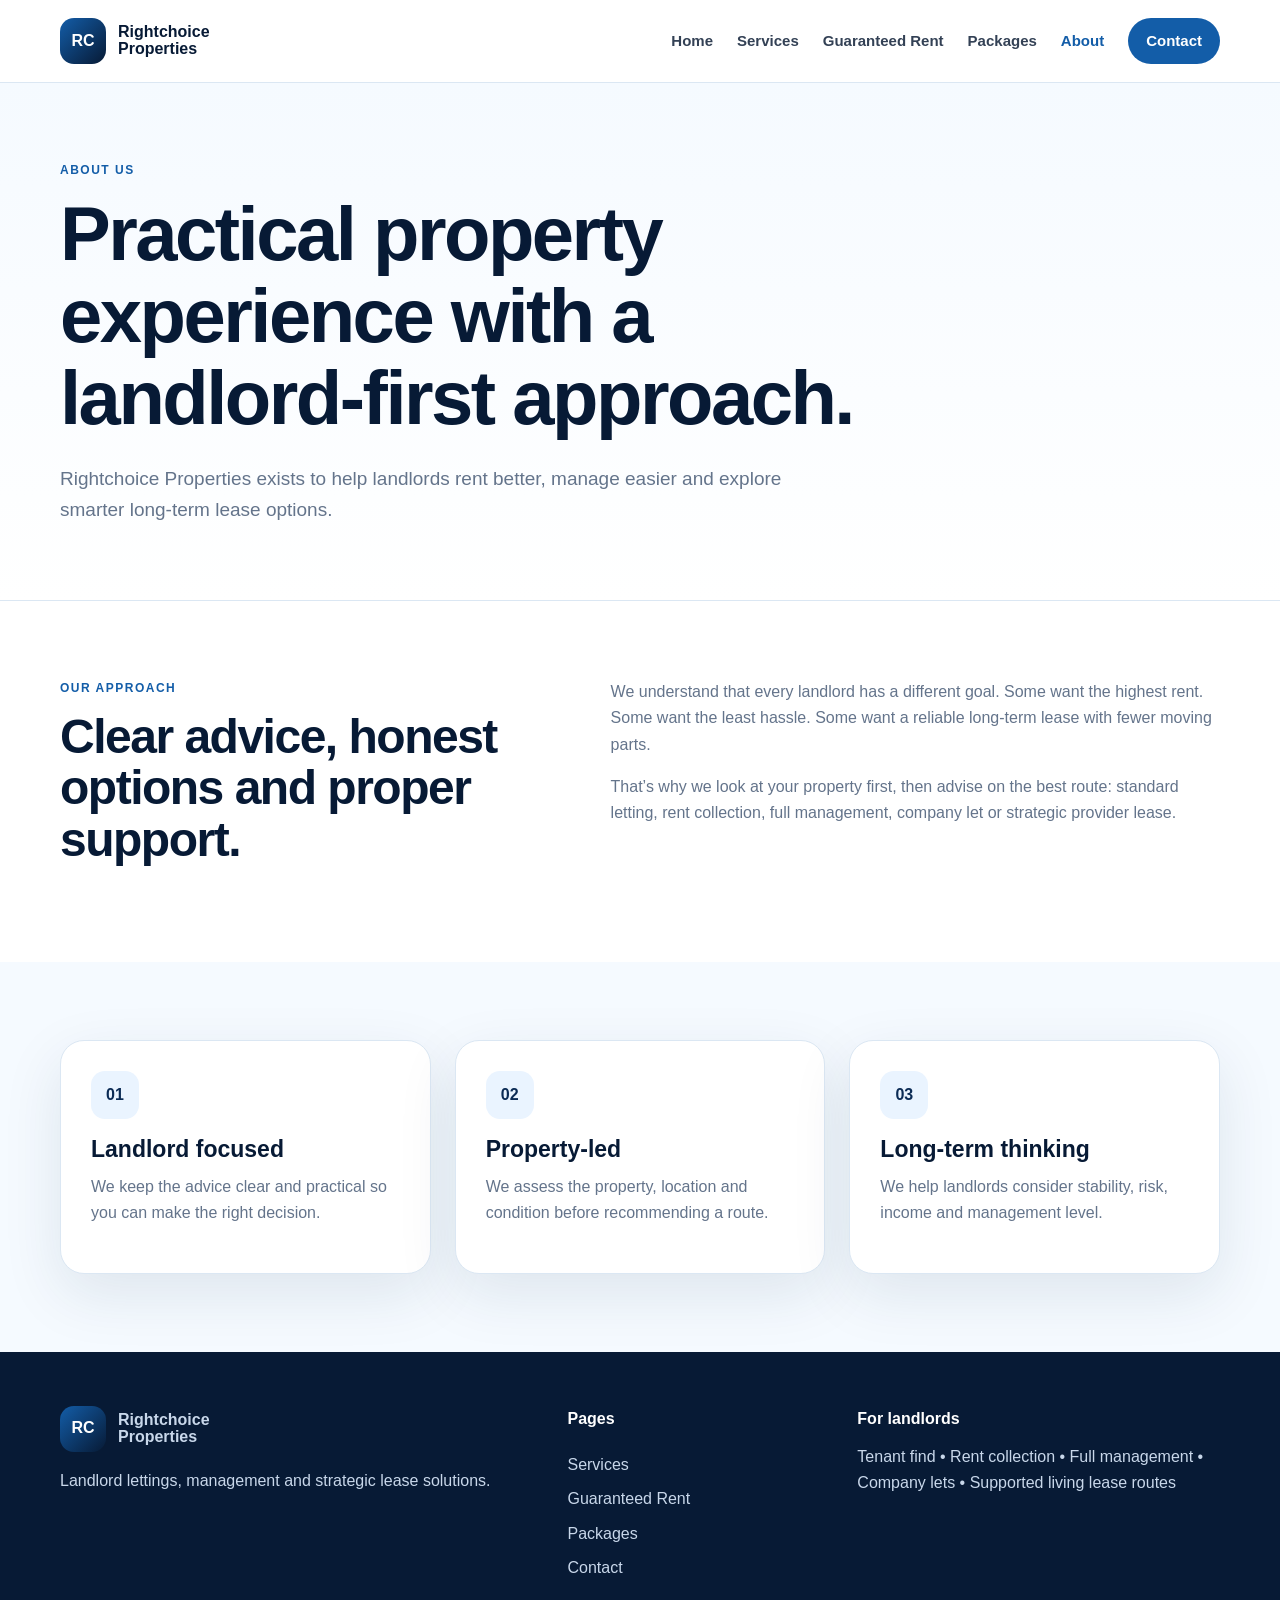
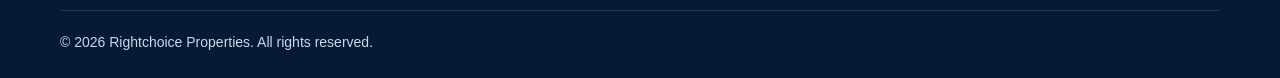
==== about.html @ 861fbd22 "Add files via upload" ====
<!DOCTYPE html>
<html lang="en">
<head>
  <meta charset="UTF-8">
  <meta name="viewport" content="width=device-width, initial-scale=1.0">
  <title>About | Rightchoice Properties</title>
  <meta name="description" content="Rightchoice Properties helps landlords with lettings, management, guaranteed rent and strategic long-term lease solutions.">
  <link rel="stylesheet" href="style.css">
</head>
<body>

<header class="main-header">
  <div class="container nav">
    <a href="index.html" class="brand">
      <span class="brand-mark">RC</span>
      <span>Rightchoice<br><strong>Properties</strong></span>
    </a>
    <button class="menu-toggle" aria-label="Open menu">☰</button>
    <nav class="menu">
      <a class="" href="index.html">Home</a>
      <a class="" href="services.html">Services</a>
      <a class="" href="guaranteed-rent.html">Guaranteed Rent</a>
      <a class="" href="packages.html">Packages</a>
      <a class="active" href="about.html">About</a>
      <a class=" btn-small" href="contact.html">Contact</a>
    </nav>
  </div>
</header>


<section class="page-hero">
  <div class="container">
    <p class="eyebrow">About us</p>
    <h1>Practical property experience with a landlord-first approach.</h1>
    <p class="lead">Rightchoice Properties exists to help landlords rent better, manage easier and explore smarter long-term lease options.</p>
  </div>
</section>

<main>

<section class="section">
  <div class="container two-col">
    <div>
      <p class="eyebrow">Our approach</p>
      <h2>Clear advice, honest options and proper support.</h2>
    </div>
    <div>
      <p>We understand that every landlord has a different goal. Some want the highest rent. Some want the least hassle. Some want a reliable long-term lease with fewer moving parts.</p>
      <p>That’s why we look at your property first, then advise on the best route: standard letting, rent collection, full management, company let or strategic provider lease.</p>
    </div>
  </div>
</section>

<section class="section section-soft">
  <div class="container card-grid three">
    <article class="service-card"><div class="icon">01</div><h3>Landlord focused</h3><p>We keep the advice clear and practical so you can make the right decision.</p></article>
    <article class="service-card"><div class="icon">02</div><h3>Property-led</h3><p>We assess the property, location and condition before recommending a route.</p></article>
    <article class="service-card"><div class="icon">03</div><h3>Long-term thinking</h3><p>We help landlords consider stability, risk, income and management level.</p></article>
  </div>
</section>

</main>
<footer class="footer">
  <div class="container footer-grid">
    <div>
      <a href="index.html" class="brand footer-brand">
        <span class="brand-mark">RC</span>
        <span>Rightchoice<br><strong>Properties</strong></span>
      </a>
      <p>Landlord lettings, management and strategic lease solutions.</p>
    </div>
    <div>
      <h4>Pages</h4>
      <a href="services.html">Services</a>
      <a href="guaranteed-rent.html">Guaranteed Rent</a>
      <a href="packages.html">Packages</a>
      <a href="contact.html">Contact</a>
    </div>
    <div>
      <h4>For landlords</h4>
      <p>Tenant find • Rent collection • Full management • Company lets • Supported living lease routes</p>
    </div>
  </div>
  <div class="container footer-bottom">© 2026 Rightchoice Properties. All rights reserved.</div>
</footer>
<script src="script.js"></script>
</body>
</html>
---- style.css ----
:root {
  --blue-950: #071a35;
  --blue-900: #0b2b55;
  --blue-700: #135da8;
  --blue-600: #1976d2;
  --blue-100: #eaf4ff;
  --blue-50: #f5faff;
  --text: #122033;
  --muted: #64748b;
  --line: #dbe7f3;
  --white: #ffffff;
  --shadow: 0 20px 60px rgba(15, 45, 80, 0.10);
  --radius: 24px;
}

* { box-sizing: border-box; margin: 0; padding: 0; }
html { scroll-behavior: smooth; }
body {
  font-family: Inter, Arial, sans-serif;
  background: var(--white);
  color: var(--text);
  line-height: 1.65;
}
a { color: inherit; text-decoration: none; }
p { color: var(--muted); margin-bottom: 16px; }
.container { width: min(1160px, calc(100% - 40px)); margin: 0 auto; }

.main-header {
  position: sticky;
  top: 0;
  z-index: 50;
  background: rgba(255,255,255,0.92);
  backdrop-filter: blur(12px);
  border-bottom: 1px solid var(--line);
}
.nav {
  min-height: 82px;
  display: flex;
  align-items: center;
  justify-content: space-between;
  gap: 24px;
}
.brand {
  display: flex;
  align-items: center;
  gap: 12px;
  font-weight: 800;
  line-height: 1.05;
  color: var(--blue-950);
}
.brand-mark {
  width: 46px;
  height: 46px;
  border-radius: 14px;
  display: grid;
  place-items: center;
  background: linear-gradient(135deg, var(--blue-700), var(--blue-950));
  color: white;
  font-weight: 900;
}
.menu {
  display: flex;
  align-items: center;
  gap: 24px;
  font-weight: 700;
  font-size: 15px;
}
.menu a { color: #334155; }
.menu a.active, .menu a:hover { color: var(--blue-700); }
.btn-small {
  background: var(--blue-700);
  color: white !important;
  padding: 11px 18px;
  border-radius: 999px;
}
.menu-toggle {
  display: none;
  border: 0;
  background: var(--blue-100);
  color: var(--blue-950);
  padding: 10px 13px;
  border-radius: 12px;
  font-size: 22px;
}

.hero-home {
  background:
    radial-gradient(circle at top right, rgba(25, 118, 210, 0.18), transparent 30%),
    linear-gradient(180deg, var(--blue-50), white);
  padding: 90px 0 70px;
}
.hero-grid {
  display: grid;
  grid-template-columns: 1.3fr 0.75fr;
  gap: 44px;
  align-items: center;
}
.eyebrow {
  color: var(--blue-700);
  text-transform: uppercase;
  letter-spacing: 1.5px;
  font-size: 12px;
  font-weight: 900;
  margin-bottom: 12px;
}
h1, h2, h3 { color: var(--blue-950); line-height: 1.08; }
h1 { font-size: clamp(42px, 7vw, 76px); letter-spacing: -2.5px; margin-bottom: 24px; }
h2 { font-size: clamp(30px, 4vw, 48px); letter-spacing: -1.5px; margin-bottom: 18px; }
h3 { font-size: 23px; margin-bottom: 12px; }
.lead { font-size: 19px; max-width: 760px; }
.hero-actions { display: flex; gap: 14px; flex-wrap: wrap; margin: 28px 0; }
.btn {
  display: inline-flex;
  align-items: center;
  justify-content: center;
  padding: 14px 22px;
  border-radius: 999px;
  font-weight: 900;
  border: 1px solid transparent;
}
.btn-primary { background: var(--blue-700); color: white; box-shadow: 0 12px 30px rgba(19,93,168,.22); }
.btn-outline { background: white; color: var(--blue-900); border-color: var(--line); }
.btn-light { background: white; color: var(--blue-900); margin-top: 8px; }
.trust-row { display: flex; flex-wrap: wrap; gap: 10px; }
.trust-row span {
  background: white;
  border: 1px solid var(--line);
  border-radius: 999px;
  padding: 8px 12px;
  color: var(--blue-950);
  font-weight: 800;
  font-size: 13px;
}
.hero-panel, .info-card, .service-card, .price-card, .contact-form, .contact-card, .bespoke-panel {
  background: white;
  border: 1px solid var(--line);
  border-radius: var(--radius);
  box-shadow: var(--shadow);
  padding: 30px;
}
.tick-list { list-style: none; display: grid; gap: 10px; margin-top: 16px; }
.tick-list li { color: #334155; }
.tick-list li:before {
  content: "✓";
  color: var(--blue-700);
  font-weight: 900;
  margin-right: 9px;
}

.page-hero {
  background: linear-gradient(180deg, var(--blue-50), white);
  padding: 78px 0 58px;
  border-bottom: 1px solid var(--line);
}
.page-hero h1 { max-width: 900px; }

.section { padding: 78px 0; }
.section-soft { background: var(--blue-50); }
.section-heading { max-width: 760px; margin-bottom: 28px; }
.two-col {
  display: grid;
  grid-template-columns: 0.9fr 1.1fr;
  gap: 52px;
  align-items: start;
}
.card-grid { display: grid; gap: 24px; }
.card-grid.three { grid-template-columns: repeat(3, 1fr); }
.card-grid.two { grid-template-columns: repeat(2, 1fr); }
.service-card a {
  color: var(--blue-700);
  font-weight: 900;
}
.icon {
  width: 48px;
  height: 48px;
  border-radius: 14px;
  display: grid;
  place-items: center;
  background: var(--blue-100);
  color: var(--blue-900);
  font-weight: 900;
  margin-bottom: 18px;
}
.feature-banner {
  background: linear-gradient(135deg, var(--blue-950), var(--blue-700));
  color: white;
  border-radius: 34px;
  padding: 48px;
  display: grid;
  grid-template-columns: 1.15fr .85fr;
  gap: 34px;
  align-items: center;
}
.feature-banner h2, .feature-banner p, .feature-banner .eyebrow { color: white; }
.feature-banner p { opacity: .9; }
.mini-cards { display: grid; gap: 14px; }
.mini-cards div {
  background: rgba(255,255,255,.12);
  border: 1px solid rgba(255,255,255,.18);
  color: white;
  padding: 16px;
  border-radius: 16px;
  font-weight: 800;
}
.pricing-grid {
  display: grid;
  grid-template-columns: repeat(3, 1fr);
  gap: 24px;
}
.price-card.highlighted { border: 2px solid var(--blue-600); transform: translateY(-8px); }
.price { color: var(--blue-700); font-size: 34px; font-weight: 900; margin: 10px 0; }
.bespoke-panel { text-align: center; max-width: 860px; }
.process .steps {
  display: grid;
  grid-template-columns: repeat(4, 1fr);
  gap: 18px;
}
.steps div {
  background: white;
  border: 1px solid var(--line);
  border-radius: 20px;
  padding: 24px;
}
.steps span {
  background: var(--blue-700);
  color: white;
  width: 36px;
  height: 36px;
  border-radius: 999px;
  display: grid;
  place-items: center;
  font-weight: 900;
  margin-bottom: 14px;
}
.cta-section { padding: 80px 0; background: var(--blue-50); }
.cta-box {
  background: white;
  border: 1px solid var(--line);
  border-radius: 34px;
  padding: 46px;
  text-align: center;
  box-shadow: var(--shadow);
}
.cta-box p { max-width: 720px; margin: 0 auto 24px; }
.contact-grid {
  display: grid;
  grid-template-columns: .9fr 1.1fr;
  gap: 40px;
  align-items: start;
}
.contact-info .contact-card { margin-top: 24px; box-shadow: none; }
.contact-form { display: grid; gap: 16px; }
.contact-form label { font-weight: 800; color: var(--blue-950); display: grid; gap: 7px; }
.contact-form input, .contact-form textarea, .contact-form select {
  width: 100%;
  padding: 15px;
  border: 1px solid var(--line);
  border-radius: 14px;
  font: inherit;
}
.contact-form textarea { min-height: 140px; resize: vertical; }
.contact-form button {
  background: var(--blue-700);
  color: white;
  border: none;
  border-radius: 999px;
  padding: 15px 22px;
  font-weight: 900;
  font-size: 16px;
  cursor: pointer;
}
.footer {
  background: var(--blue-950);
  color: white;
  padding: 54px 0 24px;
}
.footer p, .footer a { color: #c8d7ea; }
.footer h4 { margin-bottom: 12px; color: white; }
.footer-grid {
  display: grid;
  grid-template-columns: 1.3fr .7fr 1fr;
  gap: 36px;
}
.footer-grid div:nth-child(2) { display: grid; gap: 8px; }
.footer-brand { color: white; margin-bottom: 16px; }
.footer-bottom { border-top: 1px solid rgba(255,255,255,.12); margin-top: 28px; padding-top: 20px; color: #c8d7ea; font-size: 14px; }

@media (max-width: 900px) {
  .menu-toggle { display: block; }
  .menu {
    display: none;
    position: absolute;
    top: 82px;
    left: 20px;
    right: 20px;
    background: white;
    border: 1px solid var(--line);
    box-shadow: var(--shadow);
    border-radius: 20px;
    padding: 18px;
    flex-direction: column;
    align-items: stretch;
  }
  .menu.open { display: flex; }
  .hero-grid, .two-col, .feature-banner, .contact-grid { grid-template-columns: 1fr; }
  .card-grid.three, .card-grid.two, .pricing-grid, .process .steps, .footer-grid { grid-template-columns: 1fr; }
  .price-card.highlighted { transform: none; }
  .section, .hero-home { padding: 54px 0; }
  h1 { letter-spacing: -1.5px; }
}
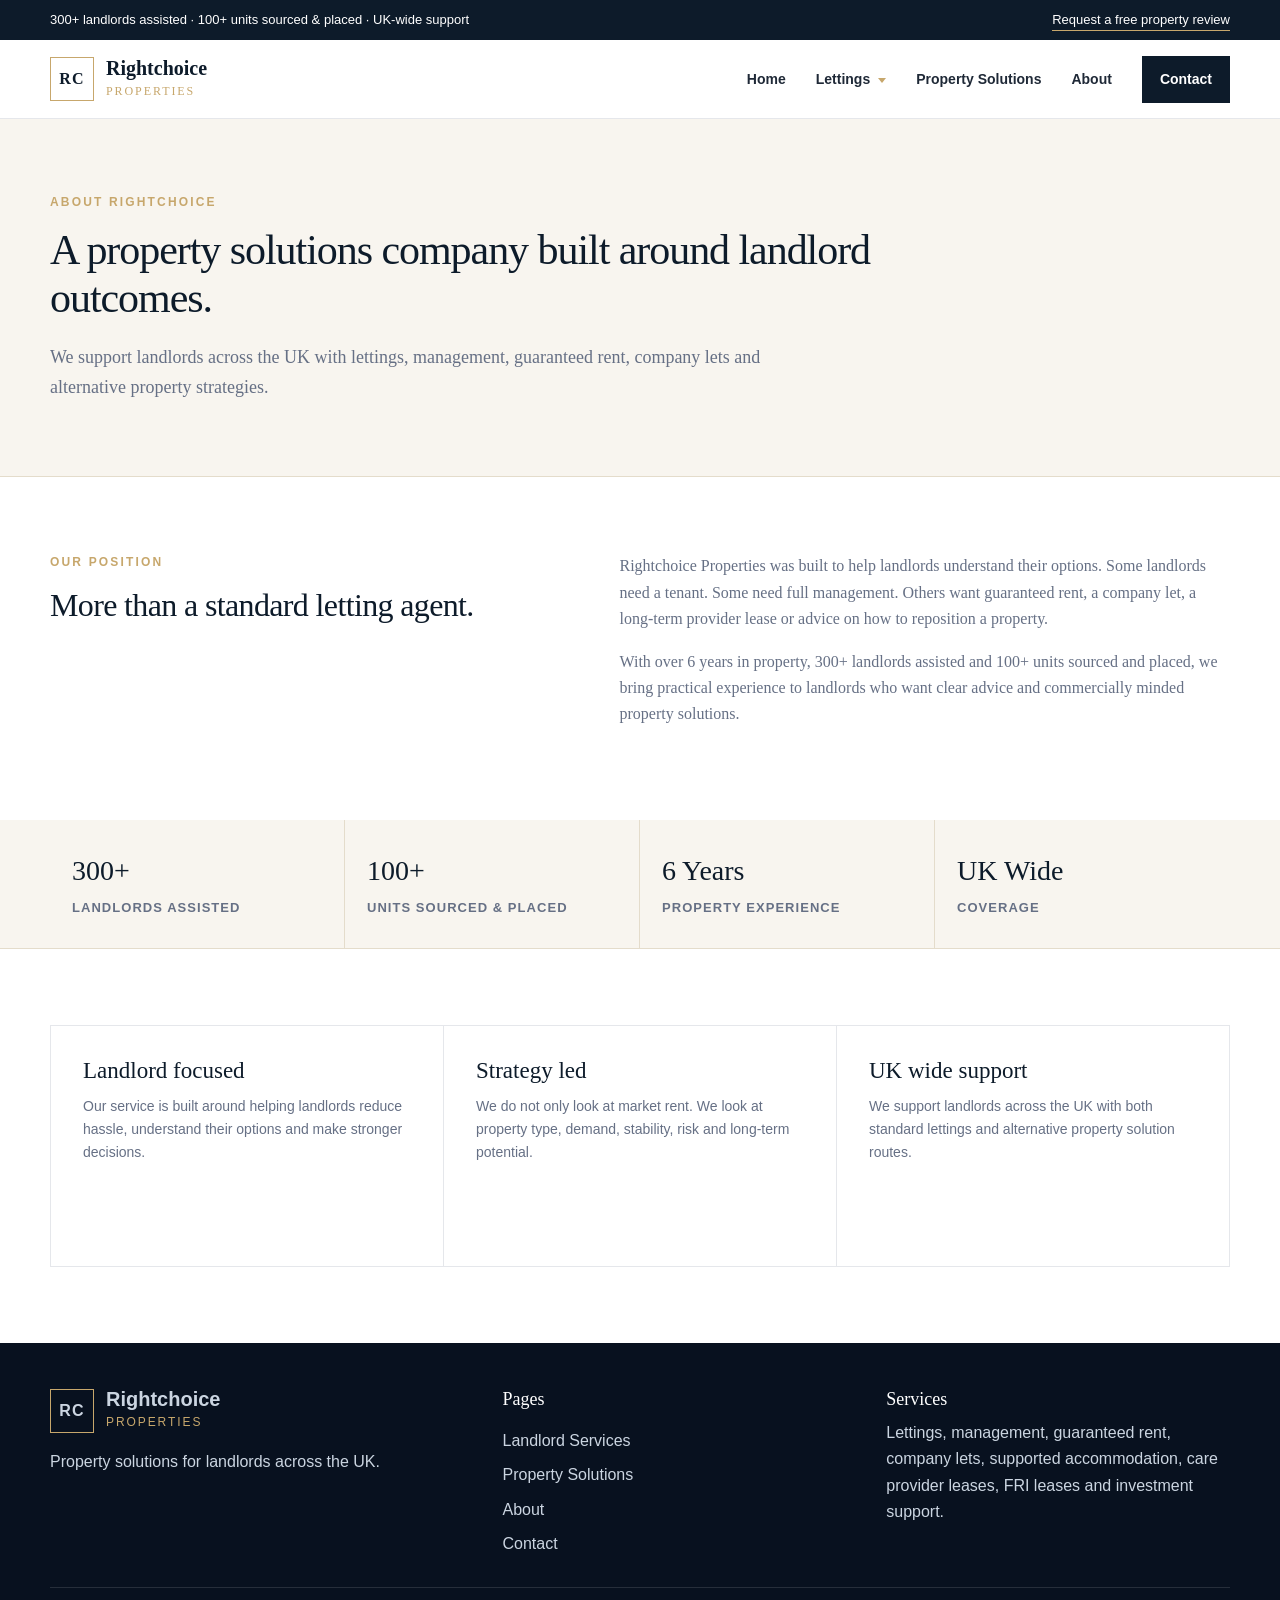
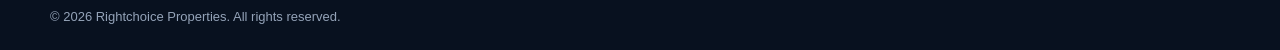
==== commit 41f25ff0: "Add files via upload" ====
--- a/about.html
+++ b/about.html
@@ -1,88 +1,113 @@
 <!DOCTYPE html>
 <html lang="en">
 <head>
-  <meta charset="UTF-8">
-  <meta name="viewport" content="width=device-width, initial-scale=1.0">
+  <meta charset="UTF-8" />
+  <meta name="viewport" content="width=device-width, initial-scale=1.0" />
   <title>About | Rightchoice Properties</title>
-  <meta name="description" content="Rightchoice Properties helps landlords with lettings, management, guaranteed rent and strategic long-term lease solutions.">
-  <link rel="stylesheet" href="style.css">
+  <meta name="description" content="About Rightchoice Properties, a UK-wide property solutions company supporting landlords with lettings, management, guaranteed rent and strategic property solutions." />
+  <link rel="stylesheet" href="style.css" />
 </head>
 <body>
 
-<header class="main-header">
-  <div class="container nav">
-    <a href="index.html" class="brand">
-      <span class="brand-mark">RC</span>
-      <span>Rightchoice<br><strong>Properties</strong></span>
-    </a>
-    <button class="menu-toggle" aria-label="Open menu">☰</button>
-    <nav class="menu">
-      <a class="" href="index.html">Home</a>
-      <a class="" href="services.html">Services</a>
-      <a class="" href="guaranteed-rent.html">Guaranteed Rent</a>
-      <a class="" href="packages.html">Packages</a>
-      <a class="active" href="about.html">About</a>
-      <a class=" btn-small" href="contact.html">Contact</a>
-    </nav>
+  <div class="top-strip">
+    <div class="container top-strip-inner">
+      <span>300+ landlords assisted · 100+ units sourced & placed · UK-wide support</span>
+      <a href="contact.html">Request a free property review</a>
+    </div>
   </div>
-</header>
+
+  <header class="site-header">
+    <div class="container nav">
+      <a href="index.html" class="brand">
+        <span class="brand-mark">RC</span>
+        <span><strong>Rightchoice</strong><small>Properties</small></span>
+      </a>
+      <button class="menu-toggle" aria-label="Open menu">Menu</button>
+      <nav class="menu">
+        <a href="index.html">Home</a>
+        <div class="dropdown">
+          <a href="landlord-services.html">Lettings</a>
+          <div class="dropdown-panel">
+            <div>
+              <p class="dropdown-title">Core Services</p>
+              <a href="landlord-services.html#fully-managed">Fully Managed</a>
+              <a href="landlord-services.html#tenant-find">Tenant Find</a>
+              <a href="landlord-services.html#rent-collection">Rent Collection</a>
+              <a href="landlord-services.html#guaranteed-rent">Guaranteed Rent</a>
+            </div>
+            <div>
+              <p class="dropdown-title">Add-on & One-Off Services</p>
+              <a href="landlord-services.html#add-ons">Tenancy Creation</a>
+              <a href="landlord-services.html#add-ons">Lease Reviews</a>
+              <a href="landlord-services.html#add-ons">Tenant Referencing</a>
+              <a href="landlord-services.html#add-ons">Rental Valuations</a>
+            </div>
+          </div>
+        </div>
+        <a href="property-solutions.html">Property Solutions</a>
+        <a href="about.html">About</a>
+        <a class="nav-cta" href="contact.html">Contact</a>
+      </nav>
+    </div>
+  </header>
 
 
-<section class="page-hero">
-  <div class="container">
-    <p class="eyebrow">About us</p>
-    <h1>Practical property experience with a landlord-first approach.</h1>
-    <p class="lead">Rightchoice Properties exists to help landlords rent better, manage easier and explore smarter long-term lease options.</p>
-  </div>
-</section>
+  <main>
+    <section class="page-hero">
+      <div class="container">
+        <p class="eyebrow">About Rightchoice</p>
+        <h1>A property solutions company built around landlord outcomes.</h1>
+        <p class="lead">We support landlords across the UK with lettings, management, guaranteed rent, company lets and alternative property strategies.</p>
+      </div>
+    </section>
+    <section class="section">
+      <div class="container split">
+        <div><p class="eyebrow">Our position</p><h2>More than a standard letting agent.</h2></div>
+        <div><p>Rightchoice Properties was built to help landlords understand their options. Some landlords need a tenant. Some need full management. Others want guaranteed rent, a company let, a long-term provider lease or advice on how to reposition a property.</p><p>With over 6 years in property, 300+ landlords assisted and 100+ units sourced and placed, we bring practical experience to landlords who want clear advice and commercially minded property solutions.</p></div>
+      </div>
+    </section>
+    <section class="stats-section">
+      <div class="container stats-grid">
+        <div><strong>300+</strong><span>Landlords Assisted</span></div>
+        <div><strong>100+</strong><span>Units Sourced & Placed</span></div>
+        <div><strong>6 Years</strong><span>Property Experience</span></div>
+        <div><strong>UK Wide</strong><span>Coverage</span></div>
+      </div>
+    </section>
+    <section class="section">
+      <div class="container card-grid">
+        <article class="info-card"><h3>Landlord focused</h3><p>Our service is built around helping landlords reduce hassle, understand their options and make stronger decisions.</p></article>
+        <article class="info-card"><h3>Strategy led</h3><p>We do not only look at market rent. We look at property type, demand, stability, risk and long-term potential.</p></article>
+        <article class="info-card"><h3>UK wide support</h3><p>We support landlords across the UK with both standard lettings and alternative property solution routes.</p></article>
+      </div>
+    </section>
+  </main>
 
-<main>
 
-<section class="section">
-  <div class="container two-col">
-    <div>
-      <p class="eyebrow">Our approach</p>
-      <h2>Clear advice, honest options and proper support.</h2>
+  <footer class="footer">
+    <div class="container footer-grid">
+      <div>
+        <a href="index.html" class="brand footer-brand">
+          <span class="brand-mark">RC</span>
+          <span><strong>Rightchoice</strong><small>Properties</small></span>
+        </a>
+        <p>Property solutions for landlords across the UK.</p>
+      </div>
+      <div>
+        <h4>Pages</h4>
+        <a href="landlord-services.html">Landlord Services</a>
+        <a href="property-solutions.html">Property Solutions</a>
+        <a href="about.html">About</a>
+        <a href="contact.html">Contact</a>
+      </div>
+      <div>
+        <h4>Services</h4>
+        <p>Lettings, management, guaranteed rent, company lets, supported accommodation, care provider leases, FRI leases and investment support.</p>
+      </div>
     </div>
-    <div>
-      <p>We understand that every landlord has a different goal. Some want the highest rent. Some want the least hassle. Some want a reliable long-term lease with fewer moving parts.</p>
-      <p>That’s why we look at your property first, then advise on the best route: standard letting, rent collection, full management, company let or strategic provider lease.</p>
-    </div>
-  </div>
-</section>
+    <div class="container footer-bottom">© 2026 Rightchoice Properties. All rights reserved.</div>
+  </footer>
+  <script src="script.js"></script>
 
-<section class="section section-soft">
-  <div class="container card-grid three">
-    <article class="service-card"><div class="icon">01</div><h3>Landlord focused</h3><p>We keep the advice clear and practical so you can make the right decision.</p></article>
-    <article class="service-card"><div class="icon">02</div><h3>Property-led</h3><p>We assess the property, location and condition before recommending a route.</p></article>
-    <article class="service-card"><div class="icon">03</div><h3>Long-term thinking</h3><p>We help landlords consider stability, risk, income and management level.</p></article>
-  </div>
-</section>
-
-</main>
-<footer class="footer">
-  <div class="container footer-grid">
-    <div>
-      <a href="index.html" class="brand footer-brand">
-        <span class="brand-mark">RC</span>
-        <span>Rightchoice<br><strong>Properties</strong></span>
-      </a>
-      <p>Landlord lettings, management and strategic lease solutions.</p>
-    </div>
-    <div>
-      <h4>Pages</h4>
-      <a href="services.html">Services</a>
-      <a href="guaranteed-rent.html">Guaranteed Rent</a>
-      <a href="packages.html">Packages</a>
-      <a href="contact.html">Contact</a>
-    </div>
-    <div>
-      <h4>For landlords</h4>
-      <p>Tenant find • Rent collection • Full management • Company lets • Supported living lease routes</p>
-    </div>
-  </div>
-  <div class="container footer-bottom">© 2026 Rightchoice Properties. All rights reserved.</div>
-</footer>
-<script src="script.js"></script>
 </body>
 </html>
--- a/style.css
+++ b/style.css
@@ -1,311 +1,593 @@
 
 :root {
-  --blue-950: #071a35;
-  --blue-900: #0b2b55;
-  --blue-700: #135da8;
-  --blue-600: #1976d2;
-  --blue-100: #eaf4ff;
-  --blue-50: #f5faff;
-  --text: #122033;
-  --muted: #64748b;
-  --line: #dbe7f3;
+  --navy: #0d1b2a;
+  --gold: #c7a76c;
+  --cream: #f8f5ef;
+  --light: #f7f8fa;
+  --line: #e5e7eb;
+  --text: #1f2937;
+  --muted: #667085;
   --white: #ffffff;
-  --shadow: 0 20px 60px rgba(15, 45, 80, 0.10);
-  --radius: 24px;
+  --shadow: 0 18px 50px rgba(13, 27, 42, 0.10);
 }
 
 * { box-sizing: border-box; margin: 0; padding: 0; }
-html { scroll-behavior: smooth; }
+
 body {
-  font-family: Inter, Arial, sans-serif;
   background: var(--white);
   color: var(--text);
+  font-family: Georgia, "Times New Roman", serif;
   line-height: 1.65;
 }
+
 a { color: inherit; text-decoration: none; }
 p { color: var(--muted); margin-bottom: 16px; }
-.container { width: min(1160px, calc(100% - 40px)); margin: 0 auto; }
-
-.main-header {
+
+.container {
+  width: min(1180px, calc(100% - 44px));
+  margin: auto;
+}
+
+.top-strip {
+  background: var(--navy);
+  color: white;
+  font-family: Arial, sans-serif;
+  font-size: 13px;
+}
+
+.top-strip-inner {
+  display: flex;
+  justify-content: space-between;
+  gap: 20px;
+  padding: 9px 0;
+}
+
+.top-strip a { color: white; border-bottom: 1px solid var(--gold); }
+
+.site-header {
   position: sticky;
   top: 0;
   z-index: 50;
-  background: rgba(255,255,255,0.92);
-  backdrop-filter: blur(12px);
+  background: rgba(255, 255, 255, .96);
+  backdrop-filter: blur(14px);
   border-bottom: 1px solid var(--line);
 }
+
 .nav {
-  min-height: 82px;
+  height: 78px;
   display: flex;
   align-items: center;
   justify-content: space-between;
-  gap: 24px;
-}
+  gap: 22px;
+}
+
 .brand {
   display: flex;
   align-items: center;
   gap: 12px;
-  font-weight: 800;
-  line-height: 1.05;
-  color: var(--blue-950);
-}
+  color: var(--navy);
+}
+
 .brand-mark {
-  width: 46px;
-  height: 46px;
-  border-radius: 14px;
+  width: 44px;
+  height: 44px;
+  border: 1px solid var(--gold);
   display: grid;
   place-items: center;
-  background: linear-gradient(135deg, var(--blue-700), var(--blue-950));
-  color: white;
-  font-weight: 900;
-}
+  font-weight: 700;
+  letter-spacing: .08em;
+}
+
+.brand strong { display: block; font-size: 20px; line-height: 1; }
+
+.brand small {
+  display: block;
+  font-size: 12px;
+  letter-spacing: .16em;
+  text-transform: uppercase;
+  color: var(--gold);
+  margin-top: 4px;
+}
+
 .menu {
   display: flex;
   align-items: center;
-  gap: 24px;
-  font-weight: 700;
-  font-size: 15px;
-}
-.menu a { color: #334155; }
-.menu a.active, .menu a:hover { color: var(--blue-700); }
-.btn-small {
-  background: var(--blue-700);
+  gap: 30px;
+  font-family: Arial, sans-serif;
+  font-size: 14px;
+  font-weight: 600;
+}
+
+.menu > a, .dropdown > a { padding: 28px 0; }
+.dropdown { position: relative; }
+
+.dropdown > a::after {
+  content: "";
+  display: inline-block;
+  margin-left: 8px;
+  border-left: 4px solid transparent;
+  border-right: 4px solid transparent;
+  border-top: 5px solid var(--gold);
+  vertical-align: middle;
+}
+
+.dropdown-panel {
+  display: none;
+  position: absolute;
+  top: 78px;
+  left: 50%;
+  transform: translateX(-50%);
+  width: 680px;
+  background: white;
+  border: 1px solid var(--line);
+  box-shadow: var(--shadow);
+  padding: 28px;
+  grid-template-columns: 1fr 1fr;
+  gap: 26px;
+}
+
+.dropdown:hover .dropdown-panel { display: grid; }
+
+.dropdown-title {
+  color: var(--navy);
+  font-family: Arial, sans-serif;
+  font-weight: 700;
+  margin-bottom: 8px;
+}
+
+.dropdown-panel a {
+  display: block;
+  padding: 8px 0;
+  color: var(--muted);
+  font-weight: 500;
+}
+
+.menu a:hover, .dropdown-panel a:hover { color: var(--gold); }
+
+.nav-cta {
+  background: var(--navy);
   color: white !important;
-  padding: 11px 18px;
-  border-radius: 999px;
-}
+  padding: 12px 18px !important;
+}
+
 .menu-toggle {
   display: none;
   border: 0;
-  background: var(--blue-100);
-  color: var(--blue-950);
-  padding: 10px 13px;
-  border-radius: 12px;
-  font-size: 22px;
-}
-
-.hero-home {
+  background: var(--navy);
+  color: white;
+  padding: 10px 12px;
+  font-family: Arial, sans-serif;
+}
+
+.hero {
   background:
-    radial-gradient(circle at top right, rgba(25, 118, 210, 0.18), transparent 30%),
-    linear-gradient(180deg, var(--blue-50), white);
-  padding: 90px 0 70px;
-}
-.hero-grid {
-  display: grid;
-  grid-template-columns: 1.3fr 0.75fr;
-  gap: 44px;
-  align-items: center;
-}
+    linear-gradient(90deg, rgba(13, 27, 42, .88), rgba(13, 27, 42, .58)),
+    url("https://images.unsplash.com/photo-1560518883-ce09059eeffa?auto=format&fit=crop&w=1800&q=80");
+  background-size: cover;
+  background-position: center;
+  color: white;
+  padding: 96px 0;
+}
+
+.hero-inner { max-width: 780px; }
+
+.page-hero {
+  background: var(--cream);
+  padding: 74px 0 58px;
+  border-bottom: 1px solid #e4dccb;
+}
+
+.dark-hero {
+  background: var(--navy);
+  color: white;
+}
+
 .eyebrow {
-  color: var(--blue-700);
+  color: var(--gold);
+  font-family: Arial, sans-serif;
+  font-size: 12px;
+  font-weight: 700;
+  letter-spacing: .18em;
   text-transform: uppercase;
-  letter-spacing: 1.5px;
-  font-size: 12px;
-  font-weight: 900;
-  margin-bottom: 12px;
-}
-h1, h2, h3 { color: var(--blue-950); line-height: 1.08; }
-h1 { font-size: clamp(42px, 7vw, 76px); letter-spacing: -2.5px; margin-bottom: 24px; }
-h2 { font-size: clamp(30px, 4vw, 48px); letter-spacing: -1.5px; margin-bottom: 18px; }
-h3 { font-size: 23px; margin-bottom: 12px; }
-.lead { font-size: 19px; max-width: 760px; }
-.hero-actions { display: flex; gap: 14px; flex-wrap: wrap; margin: 28px 0; }
+  margin-bottom: 14px;
+}
+
+h1, h2, h3, h4 {
+  color: var(--navy);
+  font-weight: 400;
+  line-height: 1.14;
+}
+
+.hero h1, .dark-hero h1, .navy-section h2, .navy-section h3 { color: white; }
+
+h1 {
+  max-width: 900px;
+  font-size: 42px;
+  letter-spacing: -.025em;
+  margin-bottom: 20px;
+}
+
+h2 { font-size: 32px; letter-spacing: -.02em; margin-bottom: 16px; }
+h3 { font-size: 23px; margin-bottom: 10px; }
+h4 { font-size: 18px; margin-bottom: 10px; }
+
+.lead { max-width: 760px; color: #f2f2f2; font-size: 18px; }
+.page-hero .lead { color: var(--muted); }
+.dark-hero .lead { color: #e5e7eb; }
+
+.hero-actions { display: flex; gap: 14px; flex-wrap: wrap; margin-top: 28px; }
+
 .btn {
   display: inline-flex;
   align-items: center;
   justify-content: center;
-  padding: 14px 22px;
-  border-radius: 999px;
-  font-weight: 900;
   border: 1px solid transparent;
-}
-.btn-primary { background: var(--blue-700); color: white; box-shadow: 0 12px 30px rgba(19,93,168,.22); }
-.btn-outline { background: white; color: var(--blue-900); border-color: var(--line); }
-.btn-light { background: white; color: var(--blue-900); margin-top: 8px; }
-.trust-row { display: flex; flex-wrap: wrap; gap: 10px; }
-.trust-row span {
-  background: white;
-  border: 1px solid var(--line);
-  border-radius: 999px;
-  padding: 8px 12px;
-  color: var(--blue-950);
-  font-weight: 800;
+  font-family: Arial, sans-serif;
+  font-size: 14px;
+  font-weight: 700;
+  padding: 13px 20px;
+}
+
+.btn-primary, .btn-gold { background: var(--gold); color: var(--navy); }
+.btn-secondary { color: white; border-color: rgba(255, 255, 255, .55); }
+
+.stats-section {
+  background: var(--cream);
+  border-bottom: 1px solid #e4dccb;
+}
+
+.stats-grid { display: grid; grid-template-columns: repeat(4, 1fr); }
+
+.stats-grid div {
+  padding: 28px 22px;
+  border-right: 1px solid #e4dccb;
+}
+
+.stats-grid div:last-child { border-right: 0; }
+
+.stats-grid strong {
+  display: block;
+  color: var(--navy);
+  font-size: 28px;
+  font-weight: 400;
+}
+
+.stats-grid span {
+  color: var(--muted);
+  font-family: Arial, sans-serif;
   font-size: 13px;
-}
-.hero-panel, .info-card, .service-card, .price-card, .contact-form, .contact-card, .bespoke-panel {
-  background: white;
-  border: 1px solid var(--line);
-  border-radius: var(--radius);
+  font-weight: 700;
+  letter-spacing: .08em;
+  text-transform: uppercase;
+}
+
+.section { padding: 76px 0; }
+.soft { background: var(--light); }
+
+.split {
+  display: grid;
+  grid-template-columns: .9fr 1.1fr;
+  gap: 70px;
+  align-items: start;
+}
+
+.section-head { max-width: 760px; margin-bottom: 34px; }
+
+.route-grid, .strategy-grid, .card-grid {
+  display: grid;
+  grid-template-columns: repeat(3, 1fr);
+  gap: 1px;
+  background: var(--line);
+  border: 1px solid var(--line);
+}
+
+.route-card, .strategy-card, .info-card {
+  background: white;
+  padding: 32px;
+  min-height: 240px;
+}
+
+.route-card.dark { background: var(--navy); }
+.route-card.dark h3, .route-card.dark p, .route-card.dark strong { color: white; }
+
+.route-card span {
+  color: var(--gold);
+  display: block;
+  font-family: Arial, sans-serif;
+  font-size: 12px;
+  font-weight: 700;
+  letter-spacing: .18em;
+  margin-bottom: 16px;
+}
+
+.route-card p, .strategy-card p, .info-card p { font-family: Arial, sans-serif; font-size: 14px; }
+
+.route-card strong {
+  color: var(--navy);
+  display: inline-block;
+  font-family: Arial, sans-serif;
+  font-size: 14px;
+  margin-top: 12px;
+  border-bottom: 1px solid var(--gold);
+}
+
+.service-detail {
+  background: white;
+  border: 1px solid var(--line);
+  padding: 34px;
+  margin-bottom: 22px;
+  box-shadow: 0 10px 32px rgba(13, 27, 42, 0.06);
+}
+
+.service-detail-top {
+  display: grid;
+  grid-template-columns: .8fr 1.2fr;
+  gap: 34px;
+  margin-bottom: 26px;
+}
+
+.included-grid {
+  display: grid;
+  grid-template-columns: repeat(3, 1fr);
+  gap: 9px;
+  font-family: Arial, sans-serif;
+}
+
+.included-grid div {
+  border: 1px solid var(--line);
+  padding: 11px 12px;
+  color: var(--text);
+  background: #fff;
+  font-size: 14px;
+}
+
+.included-grid div::before {
+  content: "✓ ";
+  color: var(--gold);
+  font-weight: 700;
+}
+
+.suitable-list {
+  display: grid;
+  grid-template-columns: repeat(4, 1fr);
+  gap: 10px;
+  margin-top: 18px;
+  font-family: Arial, sans-serif;
+}
+
+.suitable-list div {
+  background: var(--cream);
+  border: 1px solid #e4dccb;
+  padding: 12px;
+  color: var(--navy);
+  font-weight: 700;
+  font-size: 14px;
+}
+
+.simple-list {
+  display: grid;
+  grid-template-columns: repeat(2, 1fr);
+  gap: 12px;
+}
+
+.simple-list.four { grid-template-columns: repeat(4, 1fr); }
+.simple-list.one { grid-template-columns: 1fr; }
+
+.simple-list div {
+  background: white;
+  border: 1px solid var(--line);
+  padding: 16px 18px;
+  color: var(--navy);
+  font-family: Arial, sans-serif;
+  font-weight: 700;
+}
+
+.navy-section {
+  background: var(--navy);
+  color: white;
+}
+
+.navy-section p { color: #d1d5db; }
+
+.benefit-list {
+  display: grid;
+  grid-template-columns: repeat(2, 1fr);
+  gap: 12px;
+}
+
+.benefit-list div {
+  border: 1px solid rgba(255,255,255,.18);
+  color: white;
+  padding: 16px;
+  font-family: Arial, sans-serif;
+  background: rgba(255,255,255,.05);
+}
+
+.table-wrap {
+  overflow-x: auto;
+  border: 1px solid var(--line);
+  background: white;
+}
+
+table {
+  width: 100%;
+  border-collapse: collapse;
+  font-family: Arial, sans-serif;
+  min-width: 780px;
+}
+
+th {
+  background: var(--navy);
+  color: white;
+  text-align: left;
+  padding: 15px;
+  font-size: 14px;
+}
+
+td {
+  padding: 15px;
+  border-bottom: 1px solid var(--line);
+  color: var(--muted);
+}
+
+td:first-child {
+  color: var(--navy);
+  font-weight: 700;
+}
+
+.faq-grid {
+  display: grid;
+  gap: 12px;
+}
+
+.faq-item {
+  background: white;
+  border: 1px solid var(--line);
+  padding: 22px;
+}
+
+.faq-item h3 {
+  font-size: 20px;
+}
+
+.cta-section {
+  background: var(--cream);
+  padding: 76px 0;
+}
+
+.cta-box {
+  max-width: 880px;
+  background: white;
+  border: 1px solid #e4dccb;
+  padding: 38px;
   box-shadow: var(--shadow);
-  padding: 30px;
-}
-.tick-list { list-style: none; display: grid; gap: 10px; margin-top: 16px; }
-.tick-list li { color: #334155; }
-.tick-list li:before {
-  content: "✓";
-  color: var(--blue-700);
-  font-weight: 900;
-  margin-right: 9px;
-}
-
-.page-hero {
-  background: linear-gradient(180deg, var(--blue-50), white);
-  padding: 78px 0 58px;
-  border-bottom: 1px solid var(--line);
-}
-.page-hero h1 { max-width: 900px; }
-
-.section { padding: 78px 0; }
-.section-soft { background: var(--blue-50); }
-.section-heading { max-width: 760px; margin-bottom: 28px; }
-.two-col {
-  display: grid;
-  grid-template-columns: 0.9fr 1.1fr;
-  gap: 52px;
+  text-align: center;
+}
+
+.cta-box p { max-width: 700px; margin-left: auto; margin-right: auto; }
+
+.contact-grid {
+  display: grid;
+  grid-template-columns: .9fr 1.1fr;
+  gap: 50px;
   align-items: start;
 }
-.card-grid { display: grid; gap: 24px; }
-.card-grid.three { grid-template-columns: repeat(3, 1fr); }
-.card-grid.two { grid-template-columns: repeat(2, 1fr); }
-.service-card a {
-  color: var(--blue-700);
-  font-weight: 900;
-}
-.icon {
-  width: 48px;
-  height: 48px;
-  border-radius: 14px;
-  display: grid;
-  place-items: center;
-  background: var(--blue-100);
-  color: var(--blue-900);
-  font-weight: 900;
-  margin-bottom: 18px;
-}
-.feature-banner {
-  background: linear-gradient(135deg, var(--blue-950), var(--blue-700));
-  color: white;
-  border-radius: 34px;
-  padding: 48px;
-  display: grid;
-  grid-template-columns: 1.15fr .85fr;
-  gap: 34px;
-  align-items: center;
-}
-.feature-banner h2, .feature-banner p, .feature-banner .eyebrow { color: white; }
-.feature-banner p { opacity: .9; }
-.mini-cards { display: grid; gap: 14px; }
-.mini-cards div {
-  background: rgba(255,255,255,.12);
-  border: 1px solid rgba(255,255,255,.18);
-  color: white;
-  padding: 16px;
-  border-radius: 16px;
-  font-weight: 800;
-}
-.pricing-grid {
-  display: grid;
-  grid-template-columns: repeat(3, 1fr);
-  gap: 24px;
-}
-.price-card.highlighted { border: 2px solid var(--blue-600); transform: translateY(-8px); }
-.price { color: var(--blue-700); font-size: 34px; font-weight: 900; margin: 10px 0; }
-.bespoke-panel { text-align: center; max-width: 860px; }
-.process .steps {
-  display: grid;
-  grid-template-columns: repeat(4, 1fr);
-  gap: 18px;
-}
-.steps div {
-  background: white;
-  border: 1px solid var(--line);
-  border-radius: 20px;
-  padding: 24px;
-}
-.steps span {
-  background: var(--blue-700);
-  color: white;
-  width: 36px;
-  height: 36px;
-  border-radius: 999px;
-  display: grid;
-  place-items: center;
-  font-weight: 900;
-  margin-bottom: 14px;
-}
-.cta-section { padding: 80px 0; background: var(--blue-50); }
-.cta-box {
-  background: white;
-  border: 1px solid var(--line);
-  border-radius: 34px;
-  padding: 46px;
-  text-align: center;
+
+.contact-form {
+  display: grid;
+  gap: 14px;
+  border: 1px solid var(--line);
+  padding: 32px;
   box-shadow: var(--shadow);
-}
-.cta-box p { max-width: 720px; margin: 0 auto 24px; }
-.contact-grid {
-  display: grid;
-  grid-template-columns: .9fr 1.1fr;
+  background: white;
+  font-family: Arial, sans-serif;
+}
+
+.contact-form label {
+  display: grid;
+  gap: 7px;
+  color: var(--navy);
+  font-weight: 700;
+}
+
+input, select, textarea {
+  width: 100%;
+  border: 1px solid var(--line);
+  padding: 13px;
+  font: inherit;
+}
+
+textarea { min-height: 130px; resize: vertical; }
+
+button {
+  background: var(--navy);
+  color: white;
+  border: 0;
+  padding: 14px 18px;
+  font-weight: 700;
+  cursor: pointer;
+}
+
+.footer {
+  background: #08111f;
+  color: white;
+  padding: 46px 0 22px;
+}
+
+.footer p, .footer a {
+  color: #cbd5e1;
+  font-family: Arial, sans-serif;
+}
+
+.footer-grid {
+  display: grid;
+  grid-template-columns: 1.2fr 1fr 1fr;
   gap: 40px;
-  align-items: start;
-}
-.contact-info .contact-card { margin-top: 24px; box-shadow: none; }
-.contact-form { display: grid; gap: 16px; }
-.contact-form label { font-weight: 800; color: var(--blue-950); display: grid; gap: 7px; }
-.contact-form input, .contact-form textarea, .contact-form select {
-  width: 100%;
-  padding: 15px;
-  border: 1px solid var(--line);
-  border-radius: 14px;
-  font: inherit;
-}
-.contact-form textarea { min-height: 140px; resize: vertical; }
-.contact-form button {
-  background: var(--blue-700);
-  color: white;
-  border: none;
-  border-radius: 999px;
-  padding: 15px 22px;
-  font-weight: 900;
-  font-size: 16px;
-  cursor: pointer;
-}
-.footer {
-  background: var(--blue-950);
-  color: white;
-  padding: 54px 0 24px;
-}
-.footer p, .footer a { color: #c8d7ea; }
-.footer h4 { margin-bottom: 12px; color: white; }
-.footer-grid {
-  display: grid;
-  grid-template-columns: 1.3fr .7fr 1fr;
-  gap: 36px;
-}
+}
+
+.footer h4 { color: white; margin-bottom: 10px; }
+
 .footer-grid div:nth-child(2) { display: grid; gap: 8px; }
+
 .footer-brand { color: white; margin-bottom: 16px; }
-.footer-bottom { border-top: 1px solid rgba(255,255,255,.12); margin-top: 28px; padding-top: 20px; color: #c8d7ea; font-size: 14px; }
+
+.footer-bottom {
+  border-top: 1px solid rgba(255,255,255,.12);
+  margin-top: 30px;
+  padding-top: 18px;
+  color: #94a3b8;
+  font-family: Arial, sans-serif;
+  font-size: 13px;
+}
 
 @media (max-width: 900px) {
+  .top-strip-inner { display: block; }
   .menu-toggle { display: block; }
+
   .menu {
     display: none;
     position: absolute;
-    top: 82px;
-    left: 20px;
-    right: 20px;
+    top: 78px;
+    left: 0;
+    right: 0;
     background: white;
-    border: 1px solid var(--line);
-    box-shadow: var(--shadow);
-    border-radius: 20px;
+    border-bottom: 1px solid var(--line);
     padding: 18px;
     flex-direction: column;
     align-items: stretch;
+    gap: 14px;
   }
+
   .menu.open { display: flex; }
-  .hero-grid, .two-col, .feature-banner, .contact-grid { grid-template-columns: 1fr; }
-  .card-grid.three, .card-grid.two, .pricing-grid, .process .steps, .footer-grid { grid-template-columns: 1fr; }
-  .price-card.highlighted { transform: none; }
-  .section, .hero-home { padding: 54px 0; }
-  h1 { letter-spacing: -1.5px; }
-}
+  .menu > a, .dropdown > a { padding: 0; }
+
+  .dropdown-panel {
+    position: static;
+    transform: none;
+    display: none;
+    width: 100%;
+    box-shadow: none;
+    margin-top: 12px;
+    grid-template-columns: 1fr;
+  }
+
+  .dropdown.open .dropdown-panel { display: grid; }
+
+  h1 { font-size: 34px; }
+  h2 { font-size: 28px; }
+
+  .stats-grid, .split, .route-grid, .strategy-grid, .card-grid, .footer-grid, .service-detail-top, .contact-grid {
+    grid-template-columns: 1fr;
+  }
+
+  .included-grid, .simple-list, .simple-list.four, .benefit-list, .suitable-list {
+    grid-template-columns: 1fr;
+  }
+
+  .stats-grid div {
+    border-right: 0;
+    border-bottom: 1px solid #e4dccb;
+  }
+
+  .section, .hero, .page-hero, .cta-section { padding: 54px 0; }
+}
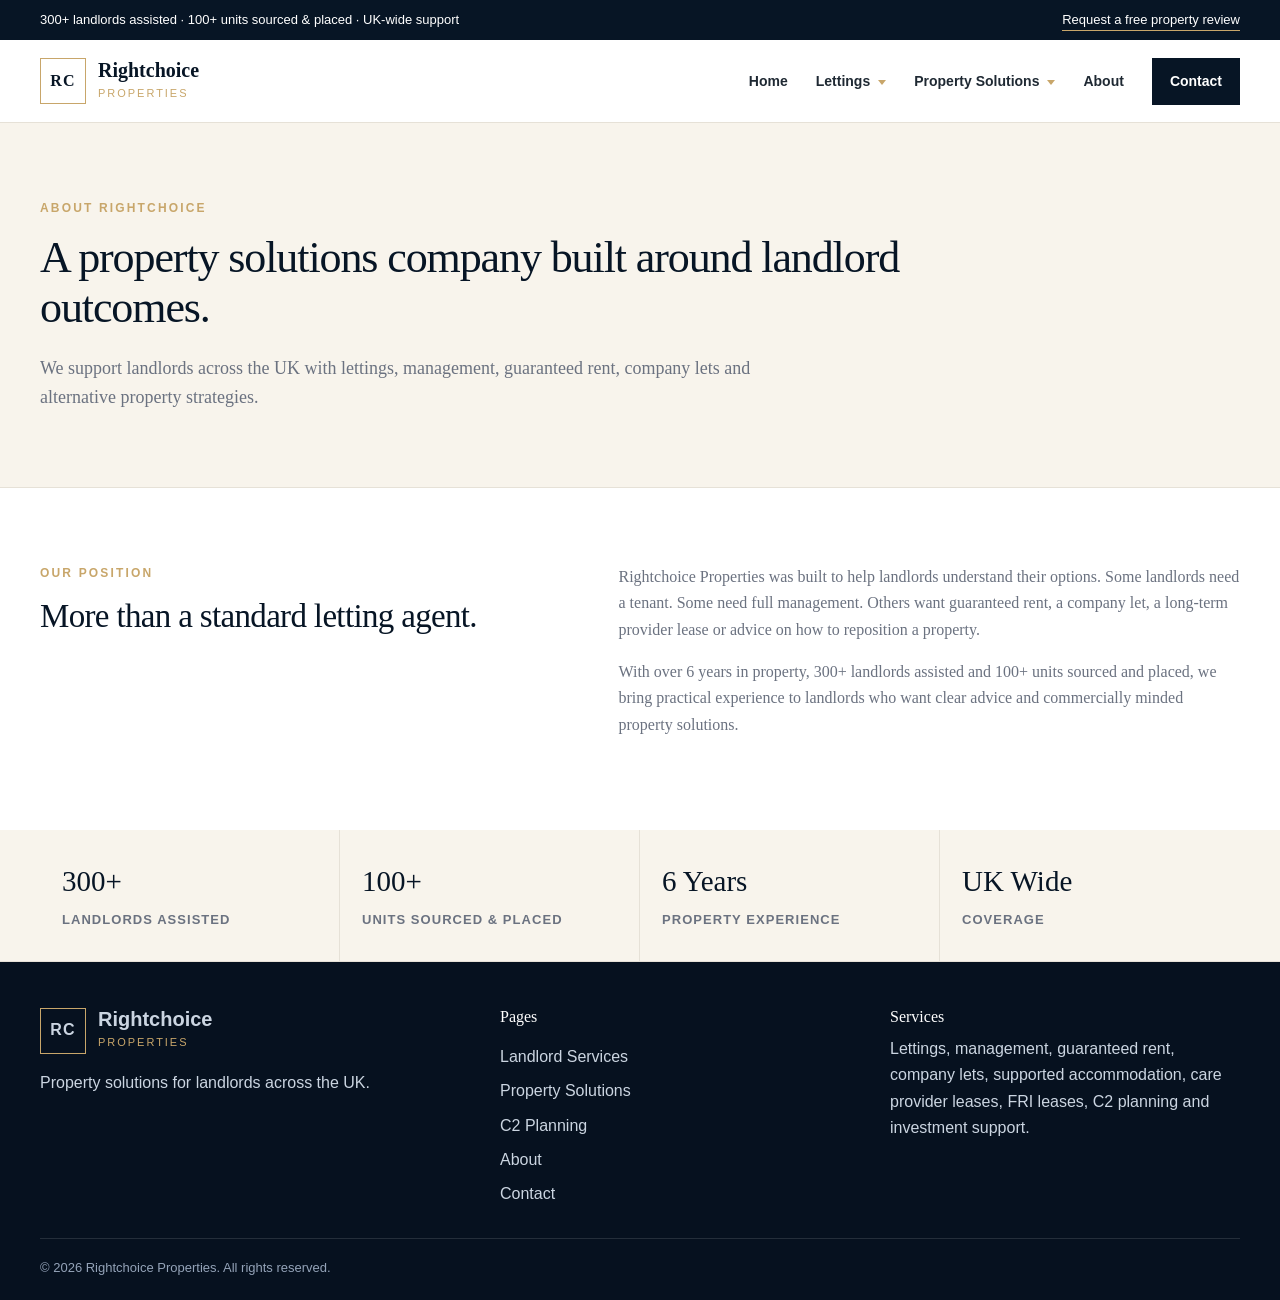
==== commit 7345a8e2: "Add files via upload" ====
--- a/about.html
+++ b/about.html
@@ -1,113 +1,80 @@
-<!DOCTYPE html>
-<html lang="en">
-<head>
-  <meta charset="UTF-8" />
-  <meta name="viewport" content="width=device-width, initial-scale=1.0" />
-  <title>About | Rightchoice Properties</title>
-  <meta name="description" content="About Rightchoice Properties, a UK-wide property solutions company supporting landlords with lettings, management, guaranteed rent and strategic property solutions." />
-  <link rel="stylesheet" href="style.css" />
-</head>
-<body>
+<!DOCTYPE html><html lang="en"><head><meta charset="UTF-8"/><meta name="viewport" content="width=device-width, initial-scale=1.0"/><title>About | Rightchoice Properties</title><meta name="description" content="About Rightchoice Properties, a UK-wide property solutions company supporting landlords with lettings, management, guaranteed rent and strategic property solutions."/><link rel="stylesheet" href="style.css"/></head><body>
+<div class="topbar"><div class="container"><span>300+ landlords assisted · 100+ units sourced & placed · UK-wide support</span><a href="contact.html">Request a free property review</a></div></div>
+<header class="header">
+  <div class="container nav">
+    <a href="index.html" class="brand"><span class="brand-mark">RC</span><span><strong>Rightchoice</strong><small>Properties</small></span></a>
+    <button class="menu-toggle">Menu</button>
+    <nav class="menu">
+      <a href="index.html">Home</a>
 
-  <div class="top-strip">
-    <div class="container top-strip-inner">
-      <span>300+ landlords assisted · 100+ units sourced & placed · UK-wide support</span>
-      <a href="contact.html">Request a free property review</a>
-    </div>
-  </div>
-
-  <header class="site-header">
-    <div class="container nav">
-      <a href="index.html" class="brand">
-        <span class="brand-mark">RC</span>
-        <span><strong>Rightchoice</strong><small>Properties</small></span>
-      </a>
-      <button class="menu-toggle" aria-label="Open menu">Menu</button>
-      <nav class="menu">
-        <a href="index.html">Home</a>
-        <div class="dropdown">
-          <a href="landlord-services.html">Lettings</a>
-          <div class="dropdown-panel">
-            <div>
-              <p class="dropdown-title">Core Services</p>
-              <a href="landlord-services.html#fully-managed">Fully Managed</a>
-              <a href="landlord-services.html#tenant-find">Tenant Find</a>
-              <a href="landlord-services.html#rent-collection">Rent Collection</a>
-              <a href="landlord-services.html#guaranteed-rent">Guaranteed Rent</a>
-            </div>
-            <div>
-              <p class="dropdown-title">Add-on & One-Off Services</p>
-              <a href="landlord-services.html#add-ons">Tenancy Creation</a>
-              <a href="landlord-services.html#add-ons">Lease Reviews</a>
-              <a href="landlord-services.html#add-ons">Tenant Referencing</a>
-              <a href="landlord-services.html#add-ons">Rental Valuations</a>
-            </div>
+      <div class="mega-trigger">
+        <a href="landlord-services.html">Lettings</a>
+        <div class="mega">
+          <div class="mega-feature">
+            <h3>Landlord Services</h3>
+            <p>Residential lettings and management services designed to help landlords rent, manage and protect their property.</p>
+            <a href="landlord-services.html">View landlord services</a>
+          </div>
+          <div>
+            <p class="mega-col-title">Core Services</p>
+            <a href="landlord-services.html#fully-managed">Fully Managed</a>
+            <a href="landlord-services.html#tenant-find">Tenant Find</a>
+            <a href="landlord-services.html#rent-collection">Rent Collection</a>
+            <a href="landlord-services.html#guaranteed-rent">Guaranteed Rent</a>
+          </div>
+          <div>
+            <p class="mega-col-title">Add-on Services</p>
+            <a href="landlord-services.html#add-ons">Tenancy Creation</a>
+            <a href="landlord-services.html#add-ons">Lease Reviews</a>
+            <a href="landlord-services.html#add-ons">Tenant Referencing</a>
+            <a href="landlord-services.html#add-ons">Rental Valuations</a>
           </div>
         </div>
+      </div>
+
+      <div class="mega-trigger">
         <a href="property-solutions.html">Property Solutions</a>
-        <a href="about.html">About</a>
-        <a class="nav-cta" href="contact.html">Contact</a>
-      </nav>
-    </div>
-  </header>
+        <div class="mega">
+          <div class="mega-feature">
+            <h3>Strategic Property Solutions</h3>
+            <p>Alternative strategies for landlords who want long-term stability, provider leases and improved asset performance.</p>
+            <a href="property-solutions.html">Explore property solutions</a>
+          </div>
+          <div>
+            <p class="mega-col-title">Lease Strategies</p>
+            <a href="property-solutions.html">Guaranteed Rent</a>
+            <a href="property-solutions.html">Company Lets</a>
+            <a href="property-solutions.html">Supported Accommodation</a>
+            <a href="property-solutions.html">Care Provider Leases</a>
+            <a href="property-solutions.html">FRI Leases</a>
+          </div>
+          <div>
+            <p class="mega-col-title">Planning & Investment</p>
+            <a href="c2-planning.html">C2 Planning</a>
+            <a href="property-solutions.html#investment">Investment Support</a>
+            <a href="property-solutions.html#investment">Yield Reviews</a>
+            <a href="property-solutions.html#investment">Property Repositioning</a>
+          </div>
+        </div>
+      </div>
 
+      <a href="about.html">About</a>
+      <a class="nav-cta" href="contact.html">Contact</a>
+    </nav>
+  </div>
+</header>
 
-  <main>
-    <section class="page-hero">
-      <div class="container">
-        <p class="eyebrow">About Rightchoice</p>
-        <h1>A property solutions company built around landlord outcomes.</h1>
-        <p class="lead">We support landlords across the UK with lettings, management, guaranteed rent, company lets and alternative property strategies.</p>
-      </div>
-    </section>
-    <section class="section">
-      <div class="container split">
-        <div><p class="eyebrow">Our position</p><h2>More than a standard letting agent.</h2></div>
-        <div><p>Rightchoice Properties was built to help landlords understand their options. Some landlords need a tenant. Some need full management. Others want guaranteed rent, a company let, a long-term provider lease or advice on how to reposition a property.</p><p>With over 6 years in property, 300+ landlords assisted and 100+ units sourced and placed, we bring practical experience to landlords who want clear advice and commercially minded property solutions.</p></div>
-      </div>
-    </section>
-    <section class="stats-section">
-      <div class="container stats-grid">
-        <div><strong>300+</strong><span>Landlords Assisted</span></div>
-        <div><strong>100+</strong><span>Units Sourced & Placed</span></div>
-        <div><strong>6 Years</strong><span>Property Experience</span></div>
-        <div><strong>UK Wide</strong><span>Coverage</span></div>
-      </div>
-    </section>
-    <section class="section">
-      <div class="container card-grid">
-        <article class="info-card"><h3>Landlord focused</h3><p>Our service is built around helping landlords reduce hassle, understand their options and make stronger decisions.</p></article>
-        <article class="info-card"><h3>Strategy led</h3><p>We do not only look at market rent. We look at property type, demand, stability, risk and long-term potential.</p></article>
-        <article class="info-card"><h3>UK wide support</h3><p>We support landlords across the UK with both standard lettings and alternative property solution routes.</p></article>
-      </div>
-    </section>
-  </main>
+<main><section class="page-hero"><div class="container"><p class="eyebrow">About Rightchoice</p><h1>A property solutions company built around landlord outcomes.</h1><p class="lead">We support landlords across the UK with lettings, management, guaranteed rent, company lets and alternative property strategies.</p></div></section>
+<section class="section"><div class="container split"><div><p class="eyebrow">Our position</p><h2>More than a standard letting agent.</h2></div><div><p>Rightchoice Properties was built to help landlords understand their options. Some landlords need a tenant. Some need full management. Others want guaranteed rent, a company let, a long-term provider lease or advice on how to reposition a property.</p><p>With over 6 years in property, 300+ landlords assisted and 100+ units sourced and placed, we bring practical experience to landlords who want clear advice and commercially minded property solutions.</p></div></div></section>
+<section class="stats"><div class="container stats-grid"><div><strong>300+</strong><span>Landlords Assisted</span></div><div><strong>100+</strong><span>Units Sourced & Placed</span></div><div><strong>6 Years</strong><span>Property Experience</span></div><div><strong>UK Wide</strong><span>Coverage</span></div></div></section></main>
 
-
-  <footer class="footer">
-    <div class="container footer-grid">
-      <div>
-        <a href="index.html" class="brand footer-brand">
-          <span class="brand-mark">RC</span>
-          <span><strong>Rightchoice</strong><small>Properties</small></span>
-        </a>
-        <p>Property solutions for landlords across the UK.</p>
-      </div>
-      <div>
-        <h4>Pages</h4>
-        <a href="landlord-services.html">Landlord Services</a>
-        <a href="property-solutions.html">Property Solutions</a>
-        <a href="about.html">About</a>
-        <a href="contact.html">Contact</a>
-      </div>
-      <div>
-        <h4>Services</h4>
-        <p>Lettings, management, guaranteed rent, company lets, supported accommodation, care provider leases, FRI leases and investment support.</p>
-      </div>
-    </div>
-    <div class="container footer-bottom">© 2026 Rightchoice Properties. All rights reserved.</div>
-  </footer>
-  <script src="script.js"></script>
-
-</body>
-</html>
+<footer class="footer">
+  <div class="container footer-grid">
+    <div><a href="index.html" class="brand footer-brand"><span class="brand-mark">RC</span><span><strong>Rightchoice</strong><small>Properties</small></span></a><p>Property solutions for landlords across the UK.</p></div>
+    <div><h4>Pages</h4><a href="landlord-services.html">Landlord Services</a><a href="property-solutions.html">Property Solutions</a><a href="c2-planning.html">C2 Planning</a><a href="about.html">About</a><a href="contact.html">Contact</a></div>
+    <div><h4>Services</h4><p>Lettings, management, guaranteed rent, company lets, supported accommodation, care provider leases, FRI leases, C2 planning and investment support.</p></div>
+  </div>
+  <div class="container footer-bottom">© 2026 Rightchoice Properties. All rights reserved.</div>
+</footer>
+<script src="script.js"></script>
+</body></html>
--- a/style.css
+++ b/style.css
@@ -1,593 +1,130 @@
 
-:root {
-  --navy: #0d1b2a;
-  --gold: #c7a76c;
-  --cream: #f8f5ef;
-  --light: #f7f8fa;
-  --line: #e5e7eb;
-  --text: #1f2937;
-  --muted: #667085;
-  --white: #ffffff;
-  --shadow: 0 18px 50px rgba(13, 27, 42, 0.10);
+:root{
+  --navy:#071525;
+  --navy2:#10243a;
+  --gold:#c8a66a;
+  --cream:#f8f4ec;
+  --stone:#f6f6f4;
+  --line:#e6e1d7;
+  --text:#1f2933;
+  --muted:#6b7280;
+  --white:#fff;
+  --shadow:0 24px 70px rgba(7,21,37,.14);
 }
-
-* { box-sizing: border-box; margin: 0; padding: 0; }
-
-body {
-  background: var(--white);
-  color: var(--text);
-  font-family: Georgia, "Times New Roman", serif;
-  line-height: 1.65;
+*{box-sizing:border-box;margin:0;padding:0}
+body{font-family:Georgia,"Times New Roman",serif;color:var(--text);background:#fff;line-height:1.65}
+a{text-decoration:none;color:inherit}
+p{color:var(--muted);margin-bottom:16px}
+.container{width:min(1200px,calc(100% - 44px));margin:auto}
+.topbar{background:var(--navy);color:#fff;font-family:Arial,sans-serif;font-size:13px}
+.topbar .container{display:flex;justify-content:space-between;gap:18px;padding:9px 0}
+.topbar a{color:#fff;border-bottom:1px solid var(--gold)}
+.header{position:sticky;top:0;z-index:999;background:rgba(255,255,255,.96);backdrop-filter:blur(14px);border-bottom:1px solid var(--line)}
+.nav{height:82px;display:flex;align-items:center;justify-content:space-between;gap:22px}
+.brand{display:flex;align-items:center;gap:12px;color:var(--navy)}
+.brand-mark{width:46px;height:46px;border:1px solid var(--gold);display:grid;place-items:center;font-weight:700;letter-spacing:.08em}
+.brand strong{display:block;font-size:20px;line-height:1}
+.brand small{display:block;color:var(--gold);font-family:Arial,sans-serif;font-size:11px;text-transform:uppercase;letter-spacing:.18em;margin-top:4px}
+.menu{display:flex;align-items:center;gap:28px;font-family:Arial,sans-serif;font-size:14px;font-weight:600}
+.menu>a,.mega-trigger>a{padding:30px 0}
+.mega-trigger{position:relative}
+.mega-trigger>a:after{content:"";display:inline-block;margin-left:8px;border-left:4px solid transparent;border-right:4px solid transparent;border-top:5px solid var(--gold);vertical-align:middle}
+.mega{display:none;position:absolute;top:82px;left:50%;transform:translateX(-50%);width:920px;background:#fff;border:1px solid var(--line);box-shadow:var(--shadow);padding:30px;grid-template-columns:1.1fr 1fr 1fr;gap:28px}
+.mega-trigger:hover .mega{display:grid}
+.mega-feature{background:var(--navy);color:white;padding:24px}
+.mega-feature h3{color:white;font-size:21px;margin-bottom:10px}
+.mega-feature p{color:#d8dee8;font-family:Arial,sans-serif;font-size:14px}
+.mega-feature a{display:inline-block;margin-top:10px;color:white;border-bottom:1px solid var(--gold);font-family:Arial,sans-serif;font-weight:700}
+.mega-col-title{font-family:Arial,sans-serif;color:var(--navy);font-weight:700;margin-bottom:10px}
+.mega a{display:block;color:var(--muted);padding:8px 0;font-weight:500}
+.mega a:hover,.menu>a:hover,.mega-trigger:hover>a{color:var(--gold)}
+.nav-cta{background:var(--navy);color:white!important;padding:12px 18px!important}
+.menu-toggle{display:none;border:0;background:var(--navy);color:white;padding:10px 13px;font-family:Arial,sans-serif}
+.hero{background:linear-gradient(90deg,rgba(7,21,37,.88),rgba(7,21,37,.52)),url("https://images.unsplash.com/photo-1560518883-ce09059eeffa?auto=format&fit=crop&w=1800&q=80");background-size:cover;background-position:center;color:#fff;padding:100px 0}
+.hero-inner{max-width:780px}
+.eyebrow{font-family:Arial,sans-serif;color:var(--gold);font-size:12px;font-weight:700;letter-spacing:.18em;text-transform:uppercase;margin-bottom:14px}
+h1,h2,h3,h4{color:var(--navy);font-weight:400;line-height:1.14}
+.hero h1,.dark-hero h1,.navy-section h2,.navy-section h3{color:#fff}
+h1{font-size:44px;max-width:920px;letter-spacing:-.025em;margin-bottom:20px}
+h2{font-size:33px;letter-spacing:-.02em;margin-bottom:16px}
+h3{font-size:23px;margin-bottom:10px}
+.lead{font-size:18px;color:#f3f4f6;max-width:760px}
+.page-hero{background:var(--cream);padding:76px 0 58px;border-bottom:1px solid var(--line)}
+.page-hero .lead{color:var(--muted)}
+.dark-hero{background:var(--navy);color:white}
+.dark-hero .lead{color:#d8dee8}
+.btn{display:inline-flex;align-items:center;justify-content:center;font-family:Arial,sans-serif;font-size:14px;font-weight:700;padding:13px 20px;border:1px solid transparent}
+.btn-primary,.btn-gold{background:var(--gold);color:var(--navy)}
+.btn-secondary{color:white;border-color:rgba(255,255,255,.55)}
+.hero-actions{display:flex;gap:14px;flex-wrap:wrap;margin-top:28px}
+.stats{background:var(--cream);border-bottom:1px solid var(--line)}
+.stats-grid{display:grid;grid-template-columns:repeat(4,1fr)}
+.stats-grid div{padding:28px 22px;border-right:1px solid var(--line)}
+.stats-grid div:last-child{border-right:0}
+.stats-grid strong{display:block;font-size:29px;color:var(--navy);font-weight:400}
+.stats-grid span{font-family:Arial,sans-serif;font-size:13px;font-weight:700;text-transform:uppercase;letter-spacing:.08em;color:var(--muted)}
+.section{padding:76px 0}
+.soft{background:var(--stone)}
+.split{display:grid;grid-template-columns:.9fr 1.1fr;gap:70px;align-items:start}
+.section-head{max-width:780px;margin-bottom:34px}
+.card-grid{display:grid;grid-template-columns:repeat(3,1fr);gap:1px;background:var(--line);border:1px solid var(--line)}
+.info-card,.route-card,.strategy-card{background:white;padding:32px;min-height:240px}
+.route-card.dark{background:var(--navy)}
+.route-card.dark h3,.route-card.dark p,.route-card.dark strong{color:white}
+.route-card span{display:block;color:var(--gold);font-family:Arial,sans-serif;font-size:12px;font-weight:700;letter-spacing:.18em;margin-bottom:16px}
+.route-card p,.info-card p,.strategy-card p{font-family:Arial,sans-serif;font-size:14px}
+.route-card strong{display:inline-block;margin-top:10px;border-bottom:1px solid var(--gold);font-family:Arial,sans-serif;font-size:14px}
+.service-detail{background:#fff;border:1px solid var(--line);padding:34px;margin-bottom:22px;box-shadow:0 10px 32px rgba(7,21,37,.06)}
+.service-detail-top{display:grid;grid-template-columns:.8fr 1.2fr;gap:34px;margin-bottom:26px}
+.included-grid{display:grid;grid-template-columns:repeat(3,1fr);gap:9px;font-family:Arial,sans-serif}
+.included-grid div{border:1px solid var(--line);padding:11px 12px;font-size:14px;background:white}
+.included-grid div:before{content:"✓ ";color:var(--gold);font-weight:700}
+.suitable-list{display:grid;grid-template-columns:repeat(4,1fr);gap:10px;margin-top:18px;font-family:Arial,sans-serif}
+.suitable-list div{background:var(--cream);border:1px solid var(--line);padding:12px;color:var(--navy);font-weight:700;font-size:14px}
+.simple-list{display:grid;grid-template-columns:repeat(2,1fr);gap:12px}
+.simple-list.one{grid-template-columns:1fr}
+.simple-list.four{grid-template-columns:repeat(4,1fr)}
+.simple-list div{background:white;border:1px solid var(--line);padding:16px 18px;color:var(--navy);font-family:Arial,sans-serif;font-weight:700}
+.navy-section{background:var(--navy);color:white}
+.navy-section p{color:#d8dee8}
+.benefit-list{display:grid;grid-template-columns:repeat(2,1fr);gap:12px}
+.benefit-list div{border:1px solid rgba(255,255,255,.18);color:white;padding:16px;font-family:Arial,sans-serif;background:rgba(255,255,255,.05)}
+.table-wrap{overflow-x:auto;border:1px solid var(--line);background:white}
+table{width:100%;border-collapse:collapse;font-family:Arial,sans-serif;min-width:780px}
+th{background:var(--navy);color:white;text-align:left;padding:15px;font-size:14px}
+td{padding:15px;border-bottom:1px solid var(--line);color:var(--muted)}
+td:first-child{color:var(--navy);font-weight:700}
+.faq-grid{display:grid;gap:12px}
+.faq-item{background:white;border:1px solid var(--line);padding:22px}
+.faq-item h3{font-size:20px}
+.cta-section{background:var(--cream);padding:76px 0}
+.cta-box{max-width:880px;background:white;border:1px solid var(--line);padding:38px;box-shadow:var(--shadow);text-align:center}
+.cta-box p{max-width:700px;margin-left:auto;margin-right:auto}
+.contact-grid{display:grid;grid-template-columns:.9fr 1.1fr;gap:50px;align-items:start}
+.contact-form{display:grid;gap:14px;border:1px solid var(--line);padding:32px;box-shadow:var(--shadow);background:white;font-family:Arial,sans-serif}
+.contact-form label{display:grid;gap:7px;color:var(--navy);font-weight:700}
+input,select,textarea{width:100%;border:1px solid var(--line);padding:13px;font:inherit}
+textarea{min-height:130px;resize:vertical}
+button{background:var(--navy);color:white;border:0;padding:14px 18px;font-weight:700;cursor:pointer}
+.footer{background:#06111f;color:white;padding:46px 0 22px}
+.footer p,.footer a{color:#cbd5e1;font-family:Arial,sans-serif}
+.footer-grid{display:grid;grid-template-columns:1.2fr 1fr 1fr;gap:40px}
+.footer h4{color:white;margin-bottom:10px}
+.footer-grid div:nth-child(2){display:grid;gap:8px}
+.footer-brand{color:white;margin-bottom:16px}
+.footer-bottom{border-top:1px solid rgba(255,255,255,.12);margin-top:30px;padding-top:18px;color:#94a3b8;font-family:Arial,sans-serif;font-size:13px}
+@media(max-width:900px){
+.topbar .container{display:block}
+.menu-toggle{display:block}
+.menu{display:none;position:absolute;top:82px;left:0;right:0;background:white;border-bottom:1px solid var(--line);padding:18px;flex-direction:column;align-items:stretch;gap:14px}
+.menu.open{display:flex}
+.menu>a,.mega-trigger>a{padding:0}
+.mega{position:static;transform:none;display:none;width:100%;box-shadow:none;margin-top:12px;grid-template-columns:1fr}
+.mega-trigger.open .mega{display:grid}
+h1{font-size:34px}
+h2{font-size:28px}
+.stats-grid,.split,.card-grid,.footer-grid,.service-detail-top,.contact-grid{grid-template-columns:1fr}
+.included-grid,.simple-list,.simple-list.four,.benefit-list,.suitable-list{grid-template-columns:1fr}
+.stats-grid div{border-right:0;border-bottom:1px solid var(--line)}
+.section,.hero,.page-hero,.cta-section{padding:54px 0}
 }
-
-a { color: inherit; text-decoration: none; }
-p { color: var(--muted); margin-bottom: 16px; }
-
-.container {
-  width: min(1180px, calc(100% - 44px));
-  margin: auto;
-}
-
-.top-strip {
-  background: var(--navy);
-  color: white;
-  font-family: Arial, sans-serif;
-  font-size: 13px;
-}
-
-.top-strip-inner {
-  display: flex;
-  justify-content: space-between;
-  gap: 20px;
-  padding: 9px 0;
-}
-
-.top-strip a { color: white; border-bottom: 1px solid var(--gold); }
-
-.site-header {
-  position: sticky;
-  top: 0;
-  z-index: 50;
-  background: rgba(255, 255, 255, .96);
-  backdrop-filter: blur(14px);
-  border-bottom: 1px solid var(--line);
-}
-
-.nav {
-  height: 78px;
-  display: flex;
-  align-items: center;
-  justify-content: space-between;
-  gap: 22px;
-}
-
-.brand {
-  display: flex;
-  align-items: center;
-  gap: 12px;
-  color: var(--navy);
-}
-
-.brand-mark {
-  width: 44px;
-  height: 44px;
-  border: 1px solid var(--gold);
-  display: grid;
-  place-items: center;
-  font-weight: 700;
-  letter-spacing: .08em;
-}
-
-.brand strong { display: block; font-size: 20px; line-height: 1; }
-
-.brand small {
-  display: block;
-  font-size: 12px;
-  letter-spacing: .16em;
-  text-transform: uppercase;
-  color: var(--gold);
-  margin-top: 4px;
-}
-
-.menu {
-  display: flex;
-  align-items: center;
-  gap: 30px;
-  font-family: Arial, sans-serif;
-  font-size: 14px;
-  font-weight: 600;
-}
-
-.menu > a, .dropdown > a { padding: 28px 0; }
-.dropdown { position: relative; }
-
-.dropdown > a::after {
-  content: "";
-  display: inline-block;
-  margin-left: 8px;
-  border-left: 4px solid transparent;
-  border-right: 4px solid transparent;
-  border-top: 5px solid var(--gold);
-  vertical-align: middle;
-}
-
-.dropdown-panel {
-  display: none;
-  position: absolute;
-  top: 78px;
-  left: 50%;
-  transform: translateX(-50%);
-  width: 680px;
-  background: white;
-  border: 1px solid var(--line);
-  box-shadow: var(--shadow);
-  padding: 28px;
-  grid-template-columns: 1fr 1fr;
-  gap: 26px;
-}
-
-.dropdown:hover .dropdown-panel { display: grid; }
-
-.dropdown-title {
-  color: var(--navy);
-  font-family: Arial, sans-serif;
-  font-weight: 700;
-  margin-bottom: 8px;
-}
-
-.dropdown-panel a {
-  display: block;
-  padding: 8px 0;
-  color: var(--muted);
-  font-weight: 500;
-}
-
-.menu a:hover, .dropdown-panel a:hover { color: var(--gold); }
-
-.nav-cta {
-  background: var(--navy);
-  color: white !important;
-  padding: 12px 18px !important;
-}
-
-.menu-toggle {
-  display: none;
-  border: 0;
-  background: var(--navy);
-  color: white;
-  padding: 10px 12px;
-  font-family: Arial, sans-serif;
-}
-
-.hero {
-  background:
-    linear-gradient(90deg, rgba(13, 27, 42, .88), rgba(13, 27, 42, .58)),
-    url("https://images.unsplash.com/photo-1560518883-ce09059eeffa?auto=format&fit=crop&w=1800&q=80");
-  background-size: cover;
-  background-position: center;
-  color: white;
-  padding: 96px 0;
-}
-
-.hero-inner { max-width: 780px; }
-
-.page-hero {
-  background: var(--cream);
-  padding: 74px 0 58px;
-  border-bottom: 1px solid #e4dccb;
-}
-
-.dark-hero {
-  background: var(--navy);
-  color: white;
-}
-
-.eyebrow {
-  color: var(--gold);
-  font-family: Arial, sans-serif;
-  font-size: 12px;
-  font-weight: 700;
-  letter-spacing: .18em;
-  text-transform: uppercase;
-  margin-bottom: 14px;
-}
-
-h1, h2, h3, h4 {
-  color: var(--navy);
-  font-weight: 400;
-  line-height: 1.14;
-}
-
-.hero h1, .dark-hero h1, .navy-section h2, .navy-section h3 { color: white; }
-
-h1 {
-  max-width: 900px;
-  font-size: 42px;
-  letter-spacing: -.025em;
-  margin-bottom: 20px;
-}
-
-h2 { font-size: 32px; letter-spacing: -.02em; margin-bottom: 16px; }
-h3 { font-size: 23px; margin-bottom: 10px; }
-h4 { font-size: 18px; margin-bottom: 10px; }
-
-.lead { max-width: 760px; color: #f2f2f2; font-size: 18px; }
-.page-hero .lead { color: var(--muted); }
-.dark-hero .lead { color: #e5e7eb; }
-
-.hero-actions { display: flex; gap: 14px; flex-wrap: wrap; margin-top: 28px; }
-
-.btn {
-  display: inline-flex;
-  align-items: center;
-  justify-content: center;
-  border: 1px solid transparent;
-  font-family: Arial, sans-serif;
-  font-size: 14px;
-  font-weight: 700;
-  padding: 13px 20px;
-}
-
-.btn-primary, .btn-gold { background: var(--gold); color: var(--navy); }
-.btn-secondary { color: white; border-color: rgba(255, 255, 255, .55); }
-
-.stats-section {
-  background: var(--cream);
-  border-bottom: 1px solid #e4dccb;
-}
-
-.stats-grid { display: grid; grid-template-columns: repeat(4, 1fr); }
-
-.stats-grid div {
-  padding: 28px 22px;
-  border-right: 1px solid #e4dccb;
-}
-
-.stats-grid div:last-child { border-right: 0; }
-
-.stats-grid strong {
-  display: block;
-  color: var(--navy);
-  font-size: 28px;
-  font-weight: 400;
-}
-
-.stats-grid span {
-  color: var(--muted);
-  font-family: Arial, sans-serif;
-  font-size: 13px;
-  font-weight: 700;
-  letter-spacing: .08em;
-  text-transform: uppercase;
-}
-
-.section { padding: 76px 0; }
-.soft { background: var(--light); }
-
-.split {
-  display: grid;
-  grid-template-columns: .9fr 1.1fr;
-  gap: 70px;
-  align-items: start;
-}
-
-.section-head { max-width: 760px; margin-bottom: 34px; }
-
-.route-grid, .strategy-grid, .card-grid {
-  display: grid;
-  grid-template-columns: repeat(3, 1fr);
-  gap: 1px;
-  background: var(--line);
-  border: 1px solid var(--line);
-}
-
-.route-card, .strategy-card, .info-card {
-  background: white;
-  padding: 32px;
-  min-height: 240px;
-}
-
-.route-card.dark { background: var(--navy); }
-.route-card.dark h3, .route-card.dark p, .route-card.dark strong { color: white; }
-
-.route-card span {
-  color: var(--gold);
-  display: block;
-  font-family: Arial, sans-serif;
-  font-size: 12px;
-  font-weight: 700;
-  letter-spacing: .18em;
-  margin-bottom: 16px;
-}
-
-.route-card p, .strategy-card p, .info-card p { font-family: Arial, sans-serif; font-size: 14px; }
-
-.route-card strong {
-  color: var(--navy);
-  display: inline-block;
-  font-family: Arial, sans-serif;
-  font-size: 14px;
-  margin-top: 12px;
-  border-bottom: 1px solid var(--gold);
-}
-
-.service-detail {
-  background: white;
-  border: 1px solid var(--line);
-  padding: 34px;
-  margin-bottom: 22px;
-  box-shadow: 0 10px 32px rgba(13, 27, 42, 0.06);
-}
-
-.service-detail-top {
-  display: grid;
-  grid-template-columns: .8fr 1.2fr;
-  gap: 34px;
-  margin-bottom: 26px;
-}
-
-.included-grid {
-  display: grid;
-  grid-template-columns: repeat(3, 1fr);
-  gap: 9px;
-  font-family: Arial, sans-serif;
-}
-
-.included-grid div {
-  border: 1px solid var(--line);
-  padding: 11px 12px;
-  color: var(--text);
-  background: #fff;
-  font-size: 14px;
-}
-
-.included-grid div::before {
-  content: "✓ ";
-  color: var(--gold);
-  font-weight: 700;
-}
-
-.suitable-list {
-  display: grid;
-  grid-template-columns: repeat(4, 1fr);
-  gap: 10px;
-  margin-top: 18px;
-  font-family: Arial, sans-serif;
-}
-
-.suitable-list div {
-  background: var(--cream);
-  border: 1px solid #e4dccb;
-  padding: 12px;
-  color: var(--navy);
-  font-weight: 700;
-  font-size: 14px;
-}
-
-.simple-list {
-  display: grid;
-  grid-template-columns: repeat(2, 1fr);
-  gap: 12px;
-}
-
-.simple-list.four { grid-template-columns: repeat(4, 1fr); }
-.simple-list.one { grid-template-columns: 1fr; }
-
-.simple-list div {
-  background: white;
-  border: 1px solid var(--line);
-  padding: 16px 18px;
-  color: var(--navy);
-  font-family: Arial, sans-serif;
-  font-weight: 700;
-}
-
-.navy-section {
-  background: var(--navy);
-  color: white;
-}
-
-.navy-section p { color: #d1d5db; }
-
-.benefit-list {
-  display: grid;
-  grid-template-columns: repeat(2, 1fr);
-  gap: 12px;
-}
-
-.benefit-list div {
-  border: 1px solid rgba(255,255,255,.18);
-  color: white;
-  padding: 16px;
-  font-family: Arial, sans-serif;
-  background: rgba(255,255,255,.05);
-}
-
-.table-wrap {
-  overflow-x: auto;
-  border: 1px solid var(--line);
-  background: white;
-}
-
-table {
-  width: 100%;
-  border-collapse: collapse;
-  font-family: Arial, sans-serif;
-  min-width: 780px;
-}
-
-th {
-  background: var(--navy);
-  color: white;
-  text-align: left;
-  padding: 15px;
-  font-size: 14px;
-}
-
-td {
-  padding: 15px;
-  border-bottom: 1px solid var(--line);
-  color: var(--muted);
-}
-
-td:first-child {
-  color: var(--navy);
-  font-weight: 700;
-}
-
-.faq-grid {
-  display: grid;
-  gap: 12px;
-}
-
-.faq-item {
-  background: white;
-  border: 1px solid var(--line);
-  padding: 22px;
-}
-
-.faq-item h3 {
-  font-size: 20px;
-}
-
-.cta-section {
-  background: var(--cream);
-  padding: 76px 0;
-}
-
-.cta-box {
-  max-width: 880px;
-  background: white;
-  border: 1px solid #e4dccb;
-  padding: 38px;
-  box-shadow: var(--shadow);
-  text-align: center;
-}
-
-.cta-box p { max-width: 700px; margin-left: auto; margin-right: auto; }
-
-.contact-grid {
-  display: grid;
-  grid-template-columns: .9fr 1.1fr;
-  gap: 50px;
-  align-items: start;
-}
-
-.contact-form {
-  display: grid;
-  gap: 14px;
-  border: 1px solid var(--line);
-  padding: 32px;
-  box-shadow: var(--shadow);
-  background: white;
-  font-family: Arial, sans-serif;
-}
-
-.contact-form label {
-  display: grid;
-  gap: 7px;
-  color: var(--navy);
-  font-weight: 700;
-}
-
-input, select, textarea {
-  width: 100%;
-  border: 1px solid var(--line);
-  padding: 13px;
-  font: inherit;
-}
-
-textarea { min-height: 130px; resize: vertical; }
-
-button {
-  background: var(--navy);
-  color: white;
-  border: 0;
-  padding: 14px 18px;
-  font-weight: 700;
-  cursor: pointer;
-}
-
-.footer {
-  background: #08111f;
-  color: white;
-  padding: 46px 0 22px;
-}
-
-.footer p, .footer a {
-  color: #cbd5e1;
-  font-family: Arial, sans-serif;
-}
-
-.footer-grid {
-  display: grid;
-  grid-template-columns: 1.2fr 1fr 1fr;
-  gap: 40px;
-}
-
-.footer h4 { color: white; margin-bottom: 10px; }
-
-.footer-grid div:nth-child(2) { display: grid; gap: 8px; }
-
-.footer-brand { color: white; margin-bottom: 16px; }
-
-.footer-bottom {
-  border-top: 1px solid rgba(255,255,255,.12);
-  margin-top: 30px;
-  padding-top: 18px;
-  color: #94a3b8;
-  font-family: Arial, sans-serif;
-  font-size: 13px;
-}
-
-@media (max-width: 900px) {
-  .top-strip-inner { display: block; }
-  .menu-toggle { display: block; }
-
-  .menu {
-    display: none;
-    position: absolute;
-    top: 78px;
-    left: 0;
-    right: 0;
-    background: white;
-    border-bottom: 1px solid var(--line);
-    padding: 18px;
-    flex-direction: column;
-    align-items: stretch;
-    gap: 14px;
-  }
-
-  .menu.open { display: flex; }
-  .menu > a, .dropdown > a { padding: 0; }
-
-  .dropdown-panel {
-    position: static;
-    transform: none;
-    display: none;
-    width: 100%;
-    box-shadow: none;
-    margin-top: 12px;
-    grid-template-columns: 1fr;
-  }
-
-  .dropdown.open .dropdown-panel { display: grid; }
-
-  h1 { font-size: 34px; }
-  h2 { font-size: 28px; }
-
-  .stats-grid, .split, .route-grid, .strategy-grid, .card-grid, .footer-grid, .service-detail-top, .contact-grid {
-    grid-template-columns: 1fr;
-  }
-
-  .included-grid, .simple-list, .simple-list.four, .benefit-list, .suitable-list {
-    grid-template-columns: 1fr;
-  }
-
-  .stats-grid div {
-    border-right: 0;
-    border-bottom: 1px solid #e4dccb;
-  }
-
-  .section, .hero, .page-hero, .cta-section { padding: 54px 0; }
-}
